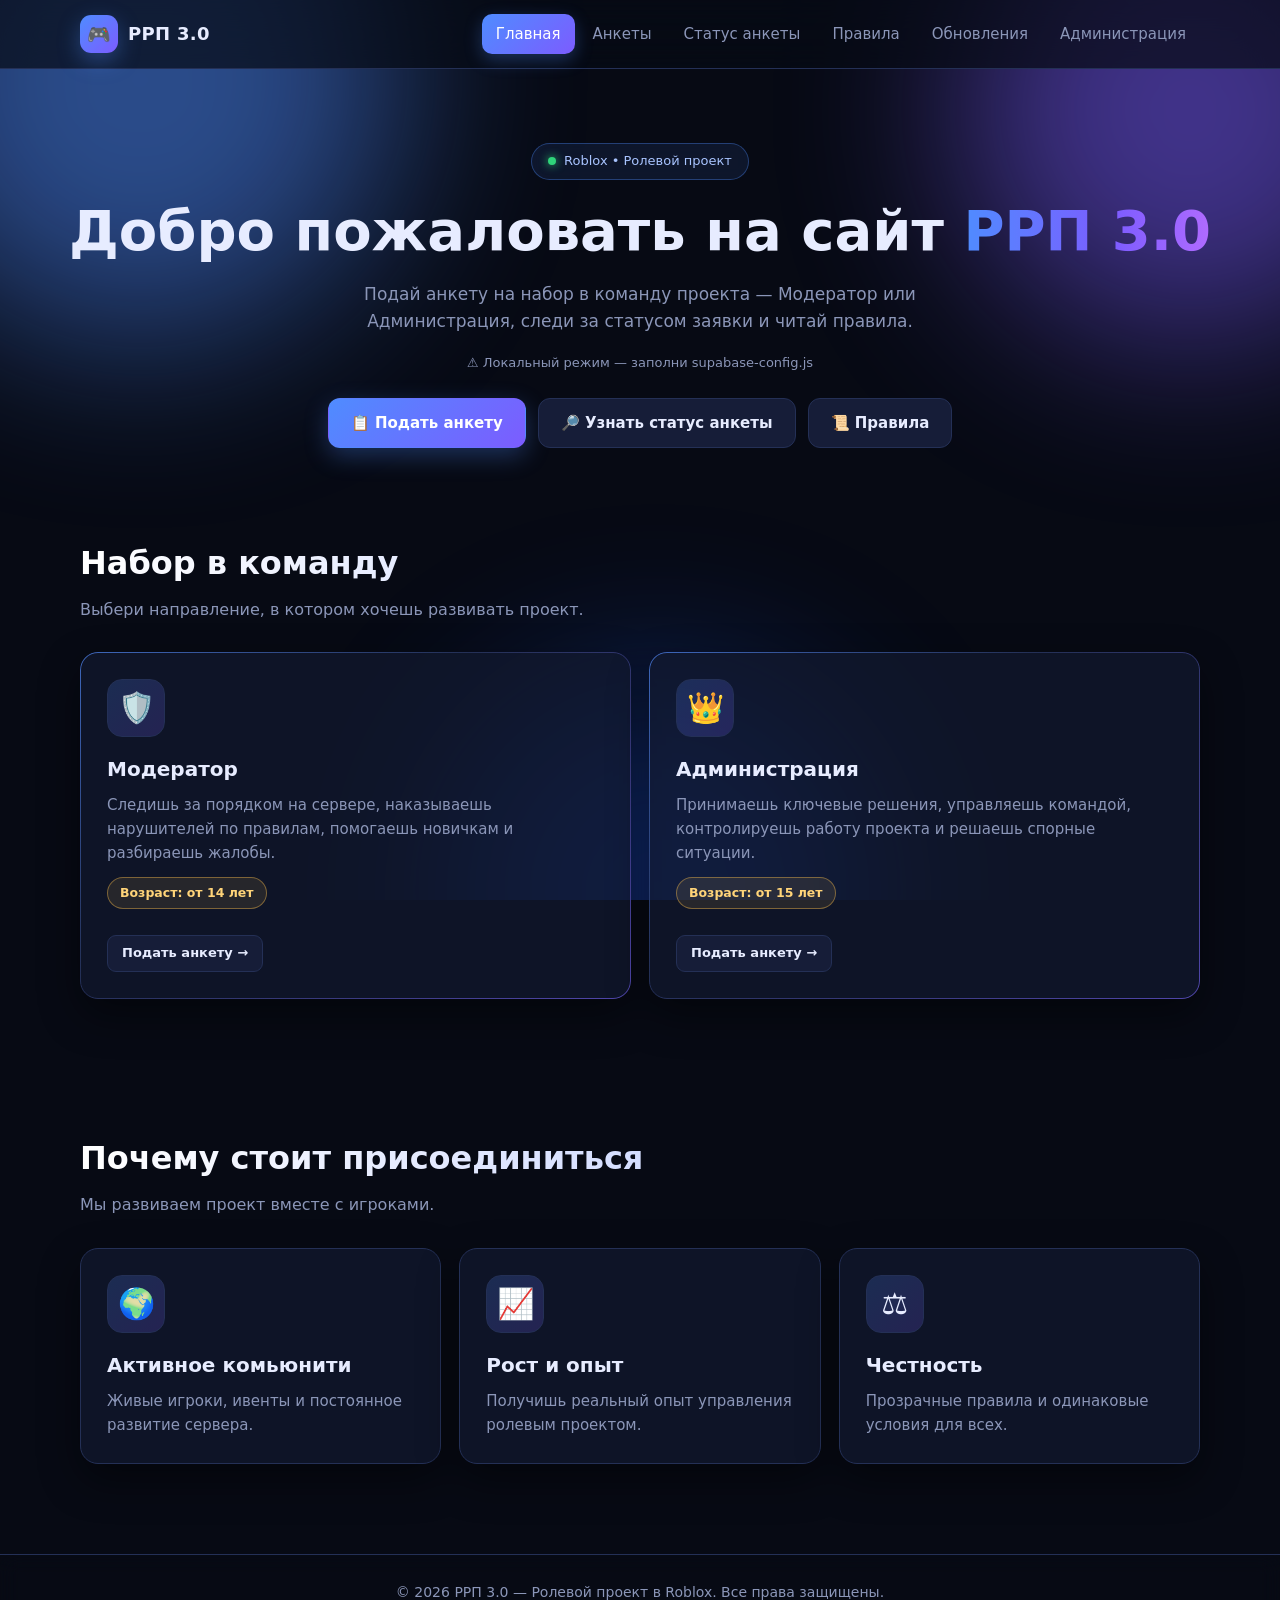
==== index.html @ f1eda348 "РРП 3.0: сайт набора, анкеты, статус заявки, правила, обновления, админка" ====
<!DOCTYPE html>
<html lang="ru">
<head>
  <meta charset="UTF-8" />
  <meta name="viewport" content="width=device-width, initial-scale=1.0" />
  <title>РРП 3.0 — Главная</title>
  <link rel="stylesheet" href="style.css" />
</head>
<body>

  <!-- ================= ГЕРОЙ ================= -->
  <section class="hero container">
    <span class="hero__badge"><span class="dot"></span> Roblox • Ролевой проект</span>
    <h1>Добро пожаловать на сайт <span>РРП 3.0</span></h1>
    <p>
      Подай анкету на набор в команду проекта — Модератор или
      Администрация, следи за статусом заявки и читай правила.
    </p>
    <p id="cloudNote" style="font-size:13px;color:var(--muted);margin-top:-14px;margin-bottom:24px;"></p>
    <div class="btn-row">
      <a class="btn btn--primary" href="anketa.html">📋 Подать анкету</a>
      <a class="btn btn--ghost" href="status.html">🔎 Узнать статус анкеты</a>
      <a class="btn btn--ghost" href="rules.html">📜 Правила</a>
    </div>
  </section>

  <!-- ================= НАБОР ================= -->
  <section class="container">
    <h2 class="section-title">Набор в команду</h2>
    <p class="section-sub">Выбери направление, в котором хочешь развивать проект.</p>

    <div class="grid grid--3 fade-in">
      <div class="card card--glow card--hover">
        <div class="card__icon">🛡️</div>
        <h3>Модератор</h3>
        <p>
          Следишь за порядком на сервере, наказываешь нарушителей по правилам,
          помогаешь новичкам и разбираешь жалобы.
        </p>
        <span class="age-pill">Возраст: от 14 лет</span>
        <br /><br />
        <a class="btn btn--ghost btn--sm" href="anketa.html#moderator">Подать анкету →</a>
      </div>

      <div class="card card--glow card--hover">
        <div class="card__icon">👑</div>
        <h3>Администрация</h3>
        <p>
          Принимаешь ключевые решения, управляешь командой, контролируешь
          работу проекта и решаешь спорные ситуации.
        </p>
        <span class="age-pill">Возраст: от 15 лет</span>
        <br /><br />
        <a class="btn btn--ghost btn--sm" href="anketa.html#admin">Подать анкету →</a>
      </div>
    </div>
  </section>

  <!-- ================= ПОЧЕМУ МЫ ================= -->
  <section class="container">
    <h2 class="section-title">Почему стоит присоединиться</h2>
    <p class="section-sub">Мы развиваем проект вместе с игроками.</p>

    <div class="grid grid--3 fade-in">
      <div class="card card--hover">
        <div class="card__icon">🌍</div>
        <h3>Активное комьюнити</h3>
        <p>Живые игроки, ивенты и постоянное развитие сервера.</p>
      </div>
      <div class="card card--hover">
        <div class="card__icon">📈</div>
        <h3>Рост и опыт</h3>
        <p>Получишь реальный опыт управления ролевым проектом.</p>
      </div>
      <div class="card card--hover">
        <div class="card__icon">⚖️</div>
        <h3>Честность</h3>
        <p>Прозрачные правила и одинаковые условия для всех.</p>
      </div>
    </div>
  </section>

  <script src="supabase-config.js"></script>
  <script src="app.js"></script>
  <script src="store.js"></script>
  <script>
    mountLayout("index");
    document.getElementById("cloudNote").textContent = storageBadge();
  </script>
</body>
</html>
---- style.css ----
/* ============================================================
   ROBLOX RP PROJECT — общий стиль сайта
   ============================================================ */

:root {
  --bg: #070a14;
  --bg-2: #0f1426;
  --bg-3: #161d38;
  --card: rgba(19, 26, 48, .72);
  --border: #243056;
  --text: #e7ecff;
  --muted: #8b96b8;
  --accent: #4f8cff;
  --accent-2: #7c5cff;
  --green: #2fd47a;
  --red: #ff5470;
  --yellow: #ffc44d;
  --radius: 18px;
  --shadow: 0 16px 40px rgba(0, 0, 0, .45);
  --glass: rgba(255, 255, 255, .04);
}

* { box-sizing: border-box; margin: 0; padding: 0; }

html { scroll-behavior: smooth; }

body {
  font-family: "Segoe UI", Roboto, system-ui, -apple-system, sans-serif;
  background: var(--bg);
  color: var(--text);
  min-height: 100vh;
  line-height: 1.6;
  overflow-x: hidden;
}

/* ---------- Анимированный фон ---------- */
.bg-blobs { position: fixed; inset: 0; z-index: -1; overflow: hidden; }
.bg-blobs span {
  position: absolute;
  border-radius: 50%;
  filter: blur(90px);
  opacity: .5;
  animation: float 18s ease-in-out infinite;
}
.bg-blobs span:nth-child(1) { width: 520px; height: 520px; top: -180px; left: -120px; background: #4f8cff; }
.bg-blobs span:nth-child(2) { width: 460px; height: 460px; top: -120px; right: -140px; background: #7c5cff; animation-delay: -6s; }
.bg-blobs span:nth-child(3) { width: 420px; height: 420px; bottom: -200px; left: 35%; background: #1e5fff; opacity: .35; animation-delay: -12s; }

@keyframes float {
  0%, 100% { transform: translate(0, 0) scale(1); }
  33% { transform: translate(40px, -30px) scale(1.08); }
  66% { transform: translate(-30px, 25px) scale(.94); }
}

a { color: var(--accent); text-decoration: none; }
a:hover { text-decoration: underline; }

/* ---------- Шапка ---------- */
.header {
  position: sticky;
  top: 0;
  z-index: 50;
  backdrop-filter: blur(18px);
  background: rgba(7, 10, 20, .7);
  border-bottom: 1px solid var(--border);
}

.header__inner {
  max-width: 1160px;
  margin: 0 auto;
  padding: 14px 20px;
  display: flex;
  align-items: center;
  gap: 20px;
}

.logo {
  display: flex;
  align-items: center;
  gap: 10px;
  font-weight: 800;
  font-size: 18px;
  letter-spacing: .3px;
  color: var(--text);
}
.logo:hover { text-decoration: none; }

.logo__mark {
  width: 38px;
  height: 38px;
  border-radius: 11px;
  display: grid;
  place-items: center;
  background: linear-gradient(135deg, var(--accent), var(--accent-2));
  font-size: 19px;
  box-shadow: 0 8px 22px rgba(79, 140, 255, .35);
}

.nav { margin-left: auto; display: flex; gap: 4px; flex-wrap: wrap; }

.nav a {
  color: var(--muted);
  padding: 8px 14px;
  border-radius: 10px;
  font-size: 15px;
  transition: .2s;
}
.nav a:hover { color: var(--text); background: var(--bg-3); text-decoration: none; }
.nav a.active { color: #fff; background: linear-gradient(135deg, var(--accent), var(--accent-2)); box-shadow: 0 6px 18px rgba(79,140,255,.3); }

/* ---------- Обёртка ---------- */
.container { max-width: 1160px; margin: 0 auto; padding: 44px 20px 90px; }

.section-title {
  font-size: 32px;
  font-weight: 800;
  margin-bottom: 8px;
  background: linear-gradient(90deg, #fff, #a9bcff);
  -webkit-background-clip: text;
  background-clip: text;
  color: transparent;
}
.section-sub { color: var(--muted); margin-bottom: 30px; }

/* ---------- Герой ---------- */
.hero { padding: 74px 0 46px; text-align: center; }

.hero__badge {
  display: inline-flex;
  align-items: center;
  gap: 8px;
  padding: 7px 16px;
  border-radius: 999px;
  background: rgba(79, 140, 255, .1);
  border: 1px solid rgba(79, 140, 255, .35);
  color: #a9c4ff;
  font-size: 13px;
  margin-bottom: 20px;
  backdrop-filter: blur(8px);
}
.hero__badge .dot {
  width: 8px; height: 8px; border-radius: 50%;
  background: var(--green);
  box-shadow: 0 0 10px var(--green);
  animation: pulse 2s infinite;
}
@keyframes pulse { 50% { opacity: .4; } }

.hero h1 {
  font-size: clamp(32px, 5.5vw, 56px);
  font-weight: 900;
  line-height: 1.12;
  margin-bottom: 18px;
}

.hero h1 span {
  background: linear-gradient(90deg, var(--accent), var(--accent-2) 60%, #b06bff);
  -webkit-background-clip: text;
  background-clip: text;
  color: transparent;
}

.hero p { color: var(--muted); max-width: 640px; margin: 0 auto 32px; font-size: 17px; }

.btn-row { display: flex; gap: 12px; justify-content: center; flex-wrap: wrap; }

/* ---------- Кнопки ---------- */
.btn {
  display: inline-flex;
  align-items: center;
  justify-content: center;
  gap: 8px;
  padding: 12px 22px;
  border-radius: 12px;
  font-size: 15px;
  font-weight: 600;
  border: 1px solid transparent;
  cursor: pointer;
  transition: .2s;
  color: #fff;
  text-decoration: none;
}
.btn:hover { text-decoration: none; transform: translateY(-2px); }
.btn:active { transform: translateY(0); }

.btn--primary { background: linear-gradient(135deg, var(--accent), var(--accent-2)); box-shadow: 0 8px 24px rgba(79, 140, 255, .3); }
.btn--primary:hover { box-shadow: 0 12px 30px rgba(79, 140, 255, .45); }
.btn--ghost { background: var(--bg-3); border-color: var(--border); color: var(--text); }
.btn--ghost:hover { border-color: var(--accent); }
.btn--danger { background: rgba(255, 84, 112, .12); border-color: rgba(255, 84, 112, .4); color: #ff8ba0; }
.btn--danger:hover { background: rgba(255, 84, 112, .2); }
.btn--success { background: rgba(47, 212, 122, .12); border-color: rgba(47, 212, 122, .4); color: #7ff0b1; }
.btn--success:hover { background: rgba(47, 212, 122, .2); }
.btn--sm { padding: 7px 14px; font-size: 13px; border-radius: 9px; }
.btn--block { width: 100%; }
.btn:disabled { opacity: .5; cursor: not-allowed; transform: none; }

/* ---------- Карточки ---------- */
.grid { display: grid; gap: 18px; }
.grid--3 { grid-template-columns: repeat(auto-fit, minmax(280px, 1fr)); }
.grid--2 { grid-template-columns: repeat(auto-fit, minmax(320px, 1fr)); }

.card {
  position: relative;
  background: var(--card);
  border: 1px solid var(--border);
  border-radius: var(--radius);
  padding: 26px;
  box-shadow: var(--shadow);
  backdrop-filter: blur(14px);
  transition: .25s;
}

.card--hover:hover {
  transform: translateY(-5px);
  border-color: rgba(79, 140, 255, .55);
  box-shadow: 0 20px 46px rgba(0, 0, 0, .55);
}

/* свечение по контуру карточек направления */
.card--glow::before {
  content: "";
  position: absolute;
  inset: -1px;
  border-radius: inherit;
  padding: 1px;
  background: linear-gradient(140deg, rgba(79,140,255,.6), transparent 40%, rgba(124,92,255,.5));
  -webkit-mask: linear-gradient(#fff 0 0) content-box, linear-gradient(#fff 0 0);
  -webkit-mask-composite: xor;
  mask-composite: exclude;
  pointer-events: none;
}

.card__icon {
  width: 58px; height: 58px;
  display: grid; place-items: center;
  font-size: 30px;
  border-radius: 15px;
  background: linear-gradient(135deg, rgba(79,140,255,.2), rgba(124,92,255,.2));
  border: 1px solid var(--border);
  margin-bottom: 16px;
}
.card h3 { font-size: 20px; margin-bottom: 8px; }
.card p { color: var(--muted); font-size: 15px; }

.age-pill {
  display: inline-block;
  margin-top: 12px;
  padding: 5px 12px;
  border-radius: 999px;
  font-size: 12.5px;
  font-weight: 700;
  background: rgba(255, 196, 77, .1);
  border: 1px solid rgba(255, 196, 77, .4);
  color: #ffd479;
}

/* ---------- Табы ---------- */
.tabs { display: flex; gap: 8px; flex-wrap: wrap; margin-bottom: 26px; }

.tab {
  flex: 1 1 190px;
  padding: 13px 20px;
  border-radius: 13px;
  background: var(--bg-3);
  border: 1px solid var(--border);
  color: var(--muted);
  cursor: pointer;
  font-size: 15px;
  font-weight: 600;
  transition: .2s;
  text-align: center;
}
.tab small { display: block; font-size: 11.5px; font-weight: 500; opacity: .75; margin-top: 2px; }
.tab:hover { color: var(--text); border-color: var(--accent); }
.tab.active { background: linear-gradient(135deg, var(--accent), var(--accent-2)); color: #fff; border-color: transparent; box-shadow: 0 8px 22px rgba(79,140,255,.3); }

/* ---------- Формы ---------- */
.form { display: grid; gap: 18px; }

.field { display: grid; gap: 7px; }

.field label { font-size: 14px; font-weight: 600; color: #c7d1f5; }
.field label .req { color: var(--red); }

.field input,
.field select,
.field textarea {
  width: 100%;
  padding: 13px 15px;
  background: var(--bg-2);
  border: 1px solid var(--border);
  border-radius: 12px;
  color: var(--text);
  font-size: 15px;
  font-family: inherit;
  transition: .2s;
}
.field input::placeholder,
.field textarea::placeholder { color: #5d6a92; }

.field input:focus,
.field select:focus,
.field textarea:focus {
  outline: none;
  border-color: var(--accent);
  box-shadow: 0 0 0 3px rgba(79, 140, 255, .18);
  background: #121933;
}
.field textarea { min-height: 112px; resize: vertical; }
.field .hint { font-size: 12.5px; color: var(--muted); }
.field .hint b { color: var(--yellow); }

.field--row { display: grid; grid-template-columns: 1fr 1fr; gap: 14px; }
@media (max-width: 560px) { .field--row { grid-template-columns: 1fr; } }

.checkbox {
  display: flex;
  gap: 10px;
  align-items: flex-start;
  font-size: 14px;
  color: var(--muted);
  cursor: pointer;
}
.checkbox input { width: 18px; height: 18px; margin-top: 3px; accent-color: var(--accent); }

.error-text { color: var(--red); font-size: 13px; display: none; }

/* ---------- Уведомления ---------- */
.toast {
  position: fixed;
  right: 20px;
  bottom: 20px;
  max-width: 380px;
  padding: 15px 19px;
  border-radius: 13px;
  background: var(--bg-3);
  border: 1px solid var(--border);
  box-shadow: var(--shadow);
  font-size: 14.5px;
  z-index: 300;
  transform: translateY(20px);
  opacity: 0;
  transition: .3s;
  pointer-events: none;
  backdrop-filter: blur(14px);
}
.toast.show { transform: translateY(0); opacity: 1; }
.toast--ok { border-color: rgba(47, 212, 122, .5); }
.toast--err { border-color: rgba(255, 84, 112, .5); }

/* ---------- Модальное окно ---------- */
.modal-back {
  position: fixed; inset: 0;
  background: rgba(3, 6, 14, .75);
  backdrop-filter: blur(6px);
  display: none;
  place-items: center;
  z-index: 400;
  padding: 20px;
}
.modal-back.show { display: grid; animation: fade .25s ease; }

.modal {
  width: 100%;
  max-width: 460px;
  background: var(--bg-2);
  border: 1px solid var(--border);
  border-radius: 20px;
  padding: 30px;
  text-align: center;
  box-shadow: var(--shadow);
}
.modal__icon {
  width: 66px; height: 66px;
  margin: 0 auto 16px;
  display: grid; place-items: center;
  font-size: 34px;
  border-radius: 50%;
  background: rgba(47, 212, 122, .12);
  border: 1px solid rgba(47, 212, 122, .4);
}
.modal h3 { font-size: 21px; margin-bottom: 8px; }
.modal p { color: var(--muted); font-size: 14.5px; margin-bottom: 18px; }

.ticket {
  display: flex;
  align-items: center;
  justify-content: center;
  gap: 10px;
  padding: 14px;
  margin-bottom: 20px;
  border-radius: 13px;
  background: var(--bg-3);
  border: 1px dashed var(--accent);
  font-size: 24px;
  font-weight: 800;
  letter-spacing: 4px;
  color: #fff;
}

/* ---------- Правила ---------- */
.rule {
  background: var(--card);
  border: 1px solid var(--border);
  border-radius: var(--radius);
  padding: 18px 20px;
  margin-bottom: 12px;
  transition: .2s;
}
.rule:hover { border-color: rgba(79,140,255,.4); transform: translateX(4px); }
.rule h4 { font-size: 16px; margin-bottom: 6px; display: flex; gap: 10px; align-items: baseline; }
.rule h4 .num { color: var(--accent); font-variant-numeric: tabular-nums; min-width: 26px; }
.rule p, .rule li { color: var(--muted); font-size: 14.5px; }
.rule ul { margin-left: 20px; margin-top: 6px; }

.rules-block { margin-bottom: 36px; }
.rules-block__title {
  font-size: 21px;
  font-weight: 800;
  margin-bottom: 14px;
  padding-left: 12px;
  border-left: 4px solid var(--accent);
}

/* ---------- Админка ---------- */
.admin-lock { max-width: 420px; margin: 60px auto; text-align: center; }

.admin-bar {
  display: flex;
  align-items: center;
  gap: 10px;
  flex-wrap: wrap;
  margin-bottom: 20px;
}
.admin-bar .spacer { margin-left: auto; }

.admin-bar select,
.admin-bar input {
  padding: 8px 14px;
  background: var(--bg-3);
  border: 1px solid var(--border);
  border-radius: 9px;
  color: var(--text);
  font-size: 13px;
  font-family: inherit;
}
.admin-bar select:focus, .admin-bar input:focus { outline: none; border-color: var(--accent); }

.stats { display: flex; gap: 12px; flex-wrap: wrap; margin-bottom: 22px; }

.stat {
  flex: 1 1 160px;
  background: var(--card);
  border: 1px solid var(--border);
  border-radius: 14px;
  padding: 16px 18px;
  backdrop-filter: blur(10px);
}
.stat b { display: block; font-size: 28px; line-height: 1.2; }
.stat span { color: var(--muted); font-size: 13px; }

.app-item {
  background: var(--card);
  border: 1px solid var(--border);
  border-radius: var(--radius);
  padding: 20px;
  margin-bottom: 14px;
  backdrop-filter: blur(10px);
  transition: .2s;
}
.app-item:hover { border-color: rgba(79,140,255,.4); }
.app-item__head { display: flex; align-items: center; gap: 10px; flex-wrap: wrap; margin-bottom: 10px; }
.app-item__head b { font-size: 17px; }
.app-item__meta { color: var(--muted); font-size: 13px; }

.badge {
  padding: 4px 11px;
  border-radius: 999px;
  font-size: 12px;
  font-weight: 700;
  border: 1px solid;
  white-space: nowrap;
}
.badge--moderator { color: #7ff0b1; border-color: rgba(47, 212, 122, .45); background: rgba(47, 212, 122, .1); }
.badge--admin { color: #d3a9ff; border-color: rgba(124, 92, 255, .45); background: rgba(124, 92, 255, .1); }
.badge--new { color: #7ff0b1; border-color: rgba(47, 212, 122, .45); background: rgba(47, 212, 122, .1); }
.badge--ok { color: #7ff0b1; border-color: rgba(47, 212, 122, .45); background: rgba(47, 212, 122, .1); }
.badge--no { color: #ff8ba0; border-color: rgba(255, 84, 112, .45); background: rgba(255, 84, 112, .1); }
.badge--ticket { color: #ffd479; border-color: rgba(255, 196, 77, .45); background: rgba(255, 196, 77, .1); font-family: monospace; letter-spacing: 1px; }

.ans {
  background: var(--bg-2);
  border: 1px solid var(--border);
  border-radius: 12px;
  padding: 12px 14px;
  margin-top: 12px;
}
.ans b { font-size: 13px; color: #c7d1f5; display: block; margin-bottom: 4px; }
.ans div { font-size: 14px; white-space: pre-wrap; word-break: break-word; }

.ans--answer {
  border-color: rgba(79, 140, 255, .5);
  background: linear-gradient(135deg, rgba(79,140,255,.1), rgba(124,92,255,.06));
}

.empty {
  text-align: center;
  color: var(--muted);
  padding: 56px 20px;
  border: 1px dashed var(--border);
  border-radius: var(--radius);
  font-size: 15px;
}
.empty .big { font-size: 42px; display: block; margin-bottom: 12px; }

/* ---------- Статус анкеты ---------- */
.status-search { max-width: 560px; margin: 0 auto 30px; }

.status-card {
  background: var(--card);
  border: 1px solid var(--border);
  border-radius: var(--radius);
  padding: 22px;
  margin-bottom: 16px;
  backdrop-filter: blur(10px);
  animation: fade .4s ease both;
}
.status-card__head { display: flex; align-items: center; gap: 10px; flex-wrap: wrap; margin-bottom: 6px; }
.status-card__head h3 { font-size: 19px; }

.status-steps {
  display: flex;
  gap: 6px;
  margin: 16px 0;
}
.status-steps .step {
  flex: 1;
  text-align: center;
  padding: 9px 6px;
  border-radius: 10px;
  font-size: 12.5px;
  font-weight: 600;
  background: var(--bg-3);
  border: 1px solid var(--border);
  color: var(--muted);
}
.status-steps .step.on { background: linear-gradient(135deg, var(--accent), var(--accent-2)); color: #fff; border-color: transparent; }
.status-steps .step.on.green { background: linear-gradient(135deg, #2fd47a, #17a85e); }
.status-steps .step.on.red { background: linear-gradient(135deg, #ff5470, #d63a56); }

/* ---------- Подвал ---------- */
.footer {
  border-top: 1px solid var(--border);
  padding: 26px 20px;
  text-align: center;
  color: var(--muted);
  font-size: 14px;
  backdrop-filter: blur(10px);
}

/* ---------- Анимация появления ---------- */
.fade-in { animation: fade .5s ease both; }
@keyframes fade { from { opacity: 0; transform: translateY(12px); } to { opacity: 1; transform: none; } }

.hidden { display: none !important; }

/* ---------- Скроллбар ---------- */
::-webkit-scrollbar { width: 10px; }
::-webkit-scrollbar-track { background: var(--bg); }
::-webkit-scrollbar-thumb { background: #26304f; border-radius: 8px; }
::-webkit-scrollbar-thumb:hover { background: #33406b; }

@media (max-width: 720px) {
  .nav { gap: 2px; }
  .nav a { padding: 7px 10px; font-size: 14px; }
  .container { padding: 30px 16px 70px; }
}
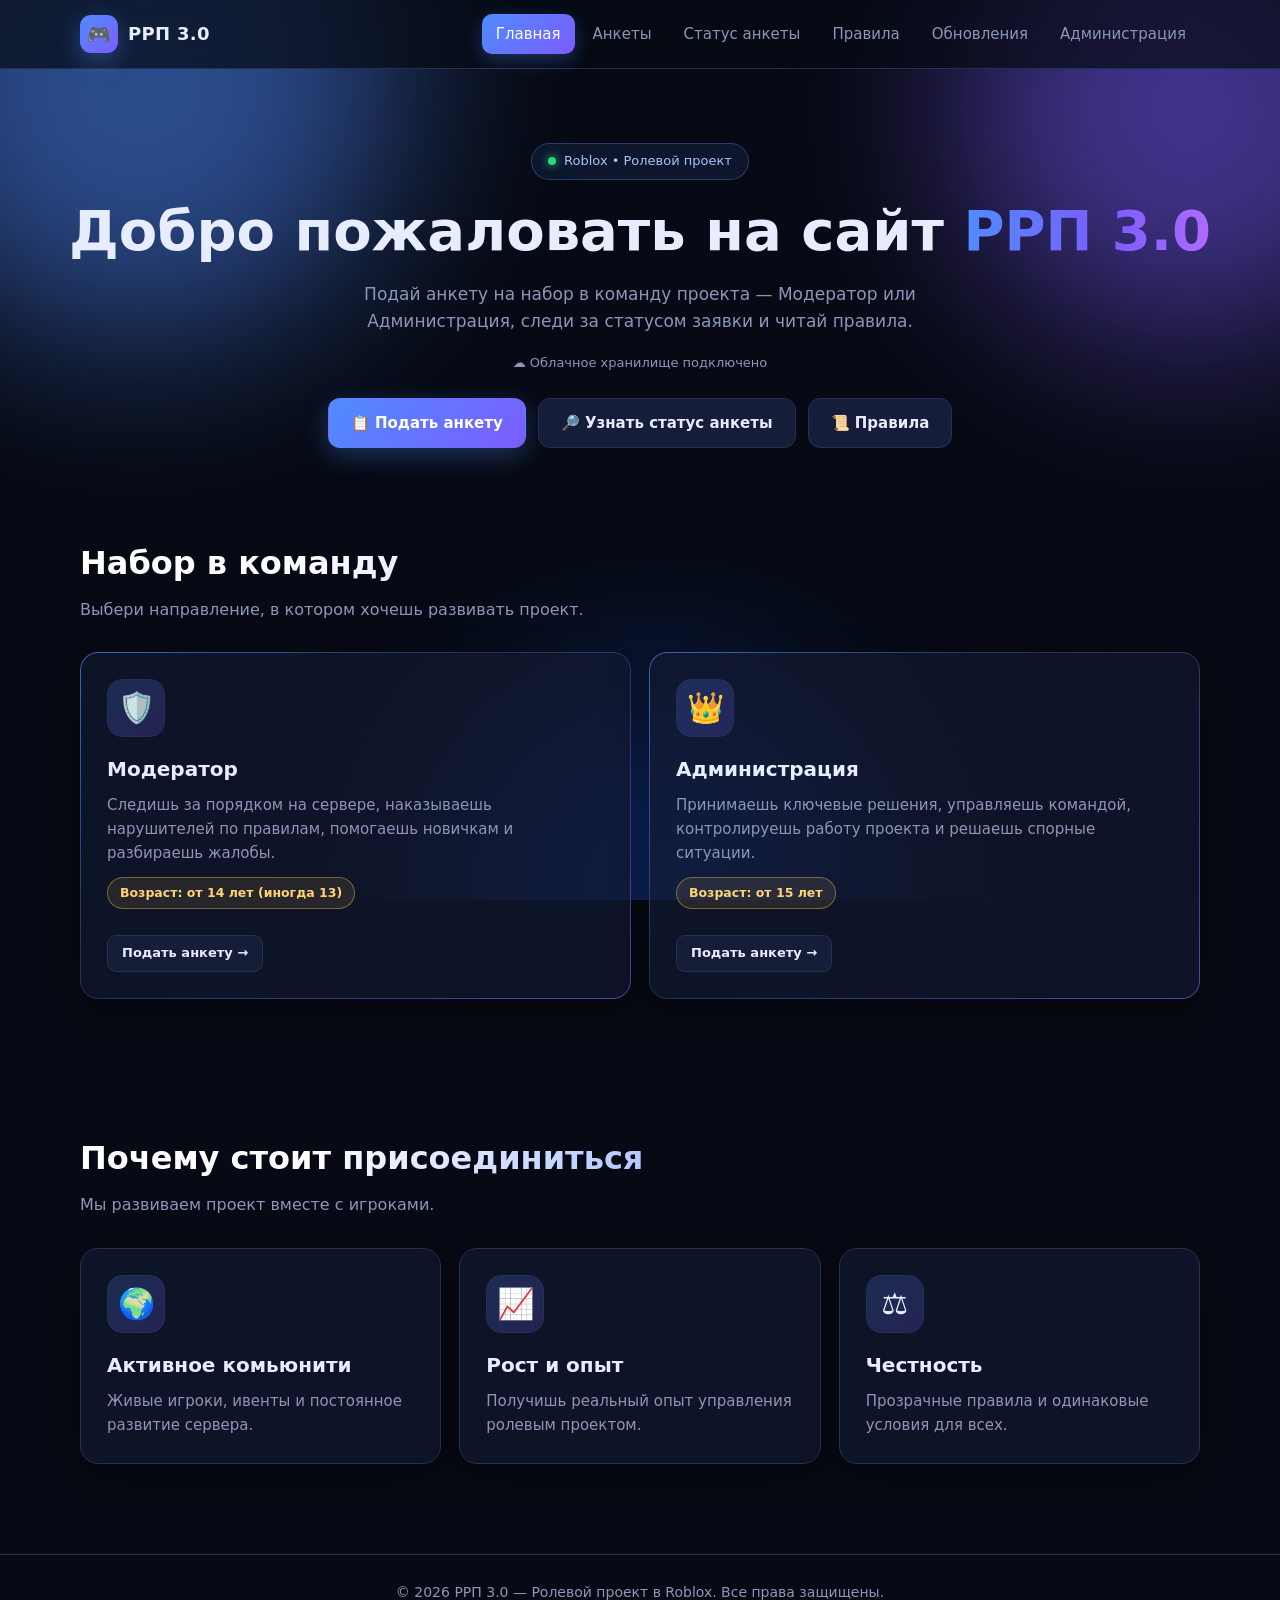
==== commit 4f39e1f8: "v2.5.0: надёжная админка, ответы игрокам, исключение 13 лет, бургер-меню" ====
--- a/index.html
+++ b/index.html
@@ -4,7 +4,7 @@
   <meta charset="UTF-8" />
   <meta name="viewport" content="width=device-width, initial-scale=1.0" />
   <title>РРП 3.0 — Главная</title>
-  <link rel="stylesheet" href="style.css" />
+  <link rel="stylesheet" href="style.css?v=7" />
 </head>
 <body>
 
@@ -37,7 +37,7 @@
           Следишь за порядком на сервере, наказываешь нарушителей по правилам,
           помогаешь новичкам и разбираешь жалобы.
         </p>
-        <span class="age-pill">Возраст: от 14 лет</span>
+        <span class="age-pill">Возраст: от 14 лет (иногда 13)</span>
         <br /><br />
         <a class="btn btn--ghost btn--sm" href="anketa.html#moderator">Подать анкету →</a>
       </div>
@@ -80,9 +80,9 @@
     </div>
   </section>
 
-  <script src="supabase-config.js"></script>
-  <script src="app.js"></script>
-  <script src="store.js"></script>
+  <script src="supabase-config.js?v=7"></script>
+  <script src="app.js?v=7"></script>
+  <script src="store.js?v=7"></script>
   <script>
     mountLayout("index");
     document.getElementById("cloudNote").textContent = storageBadge();
--- a/style.css
+++ b/style.css
@@ -572,7 +572,103 @@
 ::-webkit-scrollbar-thumb:hover { background: #33406b; }
 
 @media (max-width: 720px) {
-  .nav { gap: 2px; }
-  .nav a { padding: 7px 10px; font-size: 14px; }
   .container { padding: 30px 16px 70px; }
 }
+
+/* ============ Новое оформление v2.5 ============ */
+
+/* Discord-кнопка в шапке */
+.header__discord {
+  color: #fff;
+  background: #5865F2;
+  padding: 8px 14px;
+  border-radius: 10px;
+  font-size: 14.5px;
+  font-weight: 600;
+  margin-left: 6px;
+  box-shadow: 0 6px 18px rgba(88, 101, 242, .35);
+  transition: .2s;
+}
+.header__discord:hover { text-decoration: none; transform: translateY(-1px); filter: brightness(1.08); }
+
+/* Бургер */
+.nav-burger {
+  display: none;
+  margin-left: auto;
+  width: 42px;
+  height: 42px;
+  border-radius: 11px;
+  border: 1px solid var(--border);
+  background: var(--bg-3);
+  cursor: pointer;
+  flex-direction: column;
+  align-items: center;
+  justify-content: center;
+  gap: 4px;
+  padding: 0;
+}
+.nav-burger span {
+  display: block;
+  width: 18px;
+  height: 2px;
+  border-radius: 2px;
+  background: var(--text);
+  transition: .25s;
+}
+.nav-burger--open span:nth-child(1) { transform: translateY(6px) rotate(45deg); }
+.nav-burger--open span:nth-child(2) { opacity: 0; }
+.nav-burger--open span:nth-child(3) { transform: translateY(-6px) rotate(-45deg); }
+
+@media (max-width: 900px) {
+  .nav-burger { display: flex; }
+
+  .nav {
+    position: absolute;
+    top: 100%;
+    left: 0;
+    right: 0;
+    flex-direction: column;
+    align-items: stretch;
+    gap: 4px;
+    margin: 0;
+    padding: 10px 16px 16px;
+    background: rgba(7, 10, 20, .97);
+    backdrop-filter: blur(18px);
+    border-bottom: 1px solid var(--border);
+    box-shadow: 0 18px 40px rgba(0, 0, 0, .5);
+    display: none;
+  }
+  .nav.nav--open { display: flex; }
+  .nav a { padding: 12px 14px; font-size: 15.5px; text-align: left; }
+  .header__discord { margin: 4px 0 0; text-align: center; }
+  .header__inner { position: relative; }
+}
+
+/* Полировка: подъём карточек, акцентная рамка админ-бара */
+.card { transition: transform .2s, box-shadow .2s; }
+.card:hover { transform: translateY(-2px); box-shadow: 0 16px 44px rgba(0, 0, 0, .35); }
+
+.section-title {
+  background: linear-gradient(120deg, #fff 20%, #9db6ff 60%, var(--accent-2));
+  -webkit-background-clip: text;
+  background-clip: text;
+  color: transparent;
+}
+
+.admin-bar {
+  border: 1px solid var(--border);
+  background: linear-gradient(135deg, rgba(79, 140, 255, .07), rgba(124, 92, 255, .05));
+  border-radius: 14px;
+}
+
+.badge--new { animation: pulseBadge 1.8s ease-in-out infinite; }
+@keyframes pulseBadge {
+  0%, 100% { box-shadow: 0 0 0 0 rgba(255, 196, 84, .35); }
+  50% { box-shadow: 0 0 0 6px rgba(255, 196, 84, 0); }
+}
+
+.btn { transition: transform .15s, filter .2s, opacity .2s; }
+.btn:not(:disabled):hover { transform: translateY(-1px); filter: brightness(1.06); }
+.btn:disabled { opacity: .6; cursor: wait; }
+
+.empty small { color: var(--muted); }
